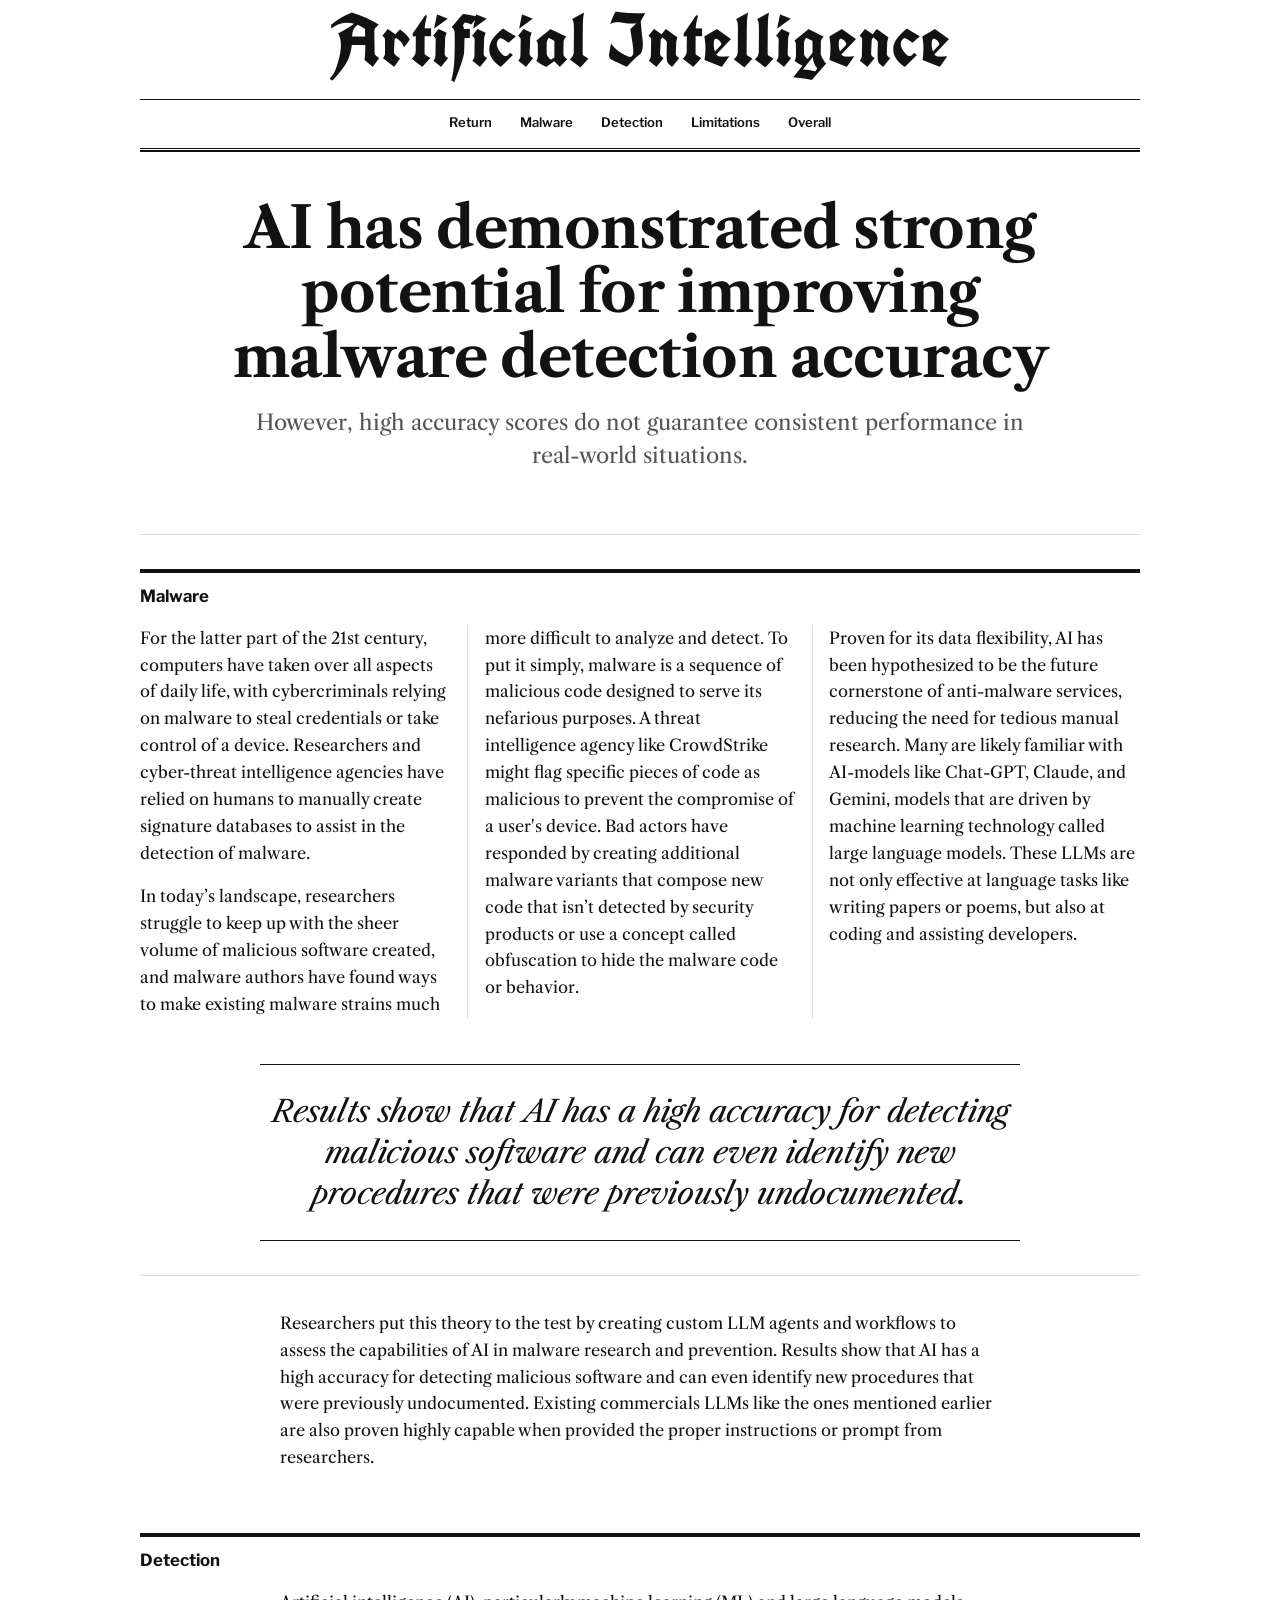
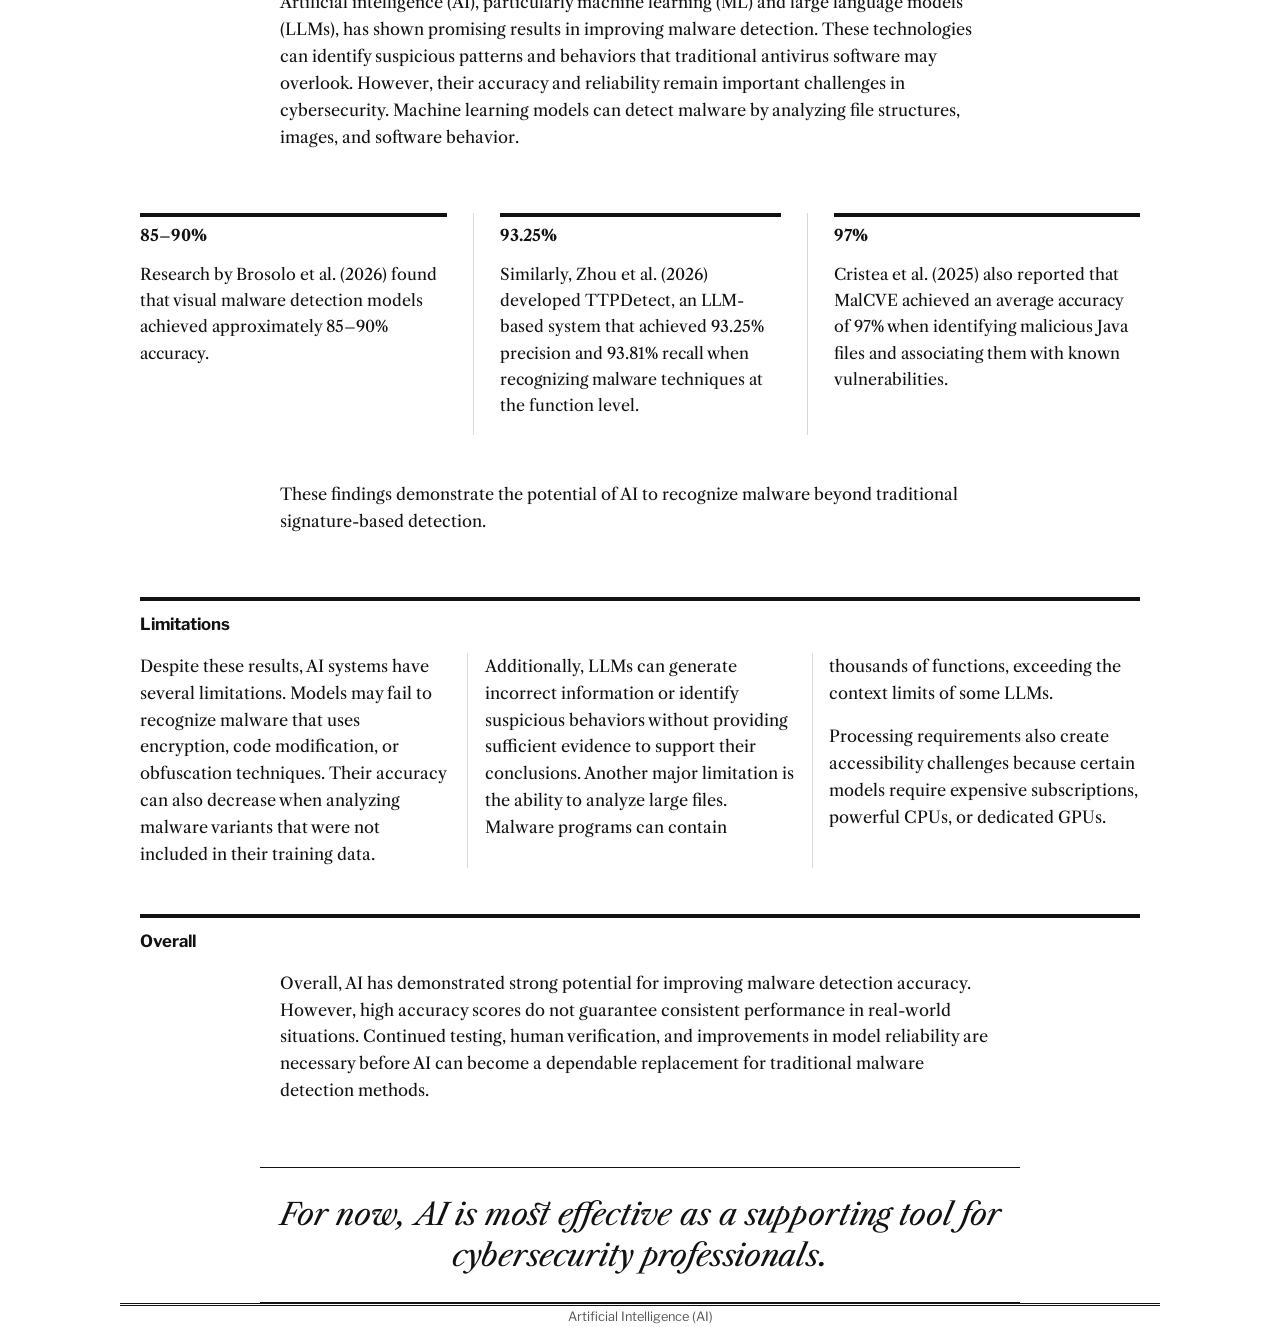
==== llms/index.html @ 8b2642d1 "update'" ====
<!DOCTYPE html>
<html lang="en">
<head>
<meta charset="utf-8">
<meta name="viewport" content="width=device-width, initial-scale=1">
<title>Artificial Intelligence and Malware</title>
<link rel="preconnect" href="https://fonts.googleapis.com">
<link rel="preconnect" href="https://fonts.gstatic.com" crossorigin>
<link href="https://fonts.googleapis.com/css2?family=UnifrakturCook:wght@700&family=Libre+Caslon+Text:ital,wght@0,400;0,700;1,400&family=Libre+Franklin:wght@400;600;700&display=swap" rel="stylesheet">
<style>
  :root{
    --paper:#ffffff; --ink:#121212; --soft:#555555; --rule:#d9d9d9;
    --blackletter:'UnifrakturCook','Old English Text MT',Georgia,serif;
    --serif:'Libre Caslon Text',Georgia,'Times New Roman',serif;
    --sans:'Libre Franklin','Helvetica Neue',Arial,sans-serif;
  }
  *{box-sizing:border-box}
  html{scroll-behavior:smooth}
  body{margin:0;background:var(--paper);color:var(--ink);font-family:var(--serif);line-height:1.65}
  a{color:inherit}
  a:focus-visible{outline:2px solid var(--ink);outline-offset:3px}
  .wrap{max-width:1040px;margin:0 auto;padding:0 20px}

  header{padding-top:28px;text-align:center}
  .masthead{font-family:var(--blackletter);font-weight:700;font-size:clamp(2.2rem,7vw,4.6rem);line-height:1.1;margin:0;letter-spacing:.01em}
  .double{border-top:1px solid var(--ink);border-bottom:3px double var(--ink);margin-top:18px}
  nav{display:flex;justify-content:center;flex-wrap:wrap;gap:6px 28px;padding:10px 0;font-family:var(--sans);font-size:.82rem;font-weight:600}
  nav a{text-decoration:none;padding:2px 0;border-bottom:2px solid transparent}
  nav a:hover{border-bottom-color:var(--ink)}
  .thin{border-bottom:1px solid var(--ink)}

  .top{padding:44px 0 28px;text-align:center;max-width:820px;margin:0 auto}
  h1{font-family:var(--serif);font-weight:700;font-size:clamp(2rem,5.2vw,3.6rem);line-height:1.12;margin:0 0 18px;letter-spacing:-.01em}
  .deck{font-size:clamp(1.1rem,2.2vw,1.35rem);line-height:1.5;color:var(--soft);margin:0}
  .line{border-top:1px solid var(--rule);margin:34px 0}

  .cols{column-count:3;column-gap:34px;column-rule:1px solid var(--rule);font-size:1.02rem;text-align:left;hyphens:manual}
  .cols p{margin:0 0 1em;padding:0;text-indent:0}
  .cols.single{column-count:1;column-rule:0;max-width:720px;margin:0 auto}
  h2{font-family:var(--sans);font-weight:700;font-size:1.05rem;margin:0 0 14px;padding-top:10px;border-top:4px solid var(--ink);break-after:avoid}
  .section{margin-bottom:46px}

  blockquote{margin:0 auto;max-width:760px;padding:26px 0;text-align:center;border-top:1px solid var(--ink);border-bottom:1px solid var(--ink)}
  blockquote p{font-style:italic;font-size:clamp(1.3rem,3vw,1.9rem);line-height:1.35;margin:0}

  .three{display:grid;grid-template-columns:repeat(3,1fr);gap:0;margin-bottom:46px}
  .three article{padding:0 26px;border-left:1px solid var(--rule)}
  .three article:first-child{padding-left:0;border-left:0}
  .three article:last-child{padding-right:0}
  .stat{font-family:var(--serif);font-weight:700;font-size:clamp(2.2rem,5vw,3.2rem);line-height:1.1;margin:0 0 10px;padding-top:10px;border-top:4px solid var(--ink)}
  .three p{margin:0 0 1em;font-size:1rem}

  footer{border-top:3px double var(--ink);margin-top:20px;padding:18px 0 40px;text-align:center;font-family:var(--sans);font-size:.8rem;color:var(--soft)}

  @media (max-width:860px){
    .cols{column-count:2}
    .three{grid-template-columns:1fr}
    .three article{padding:0 0 24px;border-left:0}
  }
  @media (max-width:560px){
    .cols{column-count:1}
  }
  @media (prefers-reduced-motion:reduce){html{scroll-behavior:auto}}
</style>
</head>
<body>
<header class="wrap">
  <h1 class="masthead">Artificial Intelligence</h1>
  <div class="double">
    <nav aria-label="Sections">
        <a href="https://sites.google.com/iu.edu/fa26-copy-of-science-unfiltere?usp=sharing">Return</a>
      <a href="#malware">Malware</a>
      <a href="#detection">Detection</a>
      <a href="#limitations">Limitations</a>
      <a href="#overall">Overall</a>
    </nav>
  </div>
  <div class="thin"></div>
</header>

<main class="wrap">
  <section class="top">
    <h1>AI has demonstrated strong potential for improving malware detection accuracy</h1>
    <p class="deck">However, high accuracy scores do not guarantee consistent performance in real-world situations.</p>
  </section>

  <div class="line"></div>

  <section class="section" id="malware">
    <h2>Malware</h2>
    <div class="cols">
      <p>For the latter part of the 21st century, computers have taken over all aspects of daily life, with cybercriminals relying on malware to steal credentials or take control of a device. Researchers and cyber-threat intelligence agencies have relied on humans to manually create signature databases to assist in the detection of malware.</p>
      <p>In today’s landscape, researchers struggle to keep up with the sheer volume of malicious software created, and malware authors have found ways to make existing malware strains much more difficult to analyze and detect. To put it simply, malware is a sequence of malicious code designed to serve its nefarious purposes. A threat intelligence agency like CrowdStrike might flag specific pieces of code as malicious to prevent the compromise of a user's device. Bad actors have responded by creating additional malware variants that compose new code that isn’t detected by security products or use a concept called obfuscation to hide the malware code or behavior.</p>
      <p>Proven for its data flexibility, AI has been hypothesized to be the future cornerstone of anti-malware services, reducing the need for tedious manual research. Many are likely familiar with AI-models like Chat-GPT, Claude, and Gemini, models that are driven by machine learning technology called large language models. These LLMs are not only effective at language tasks like writing papers or poems, but also at coding and assisting developers.</p>
    </div>
  </section>

  <blockquote>
    <p>Results show that AI has a high accuracy for detecting malicious software and can even identify new procedures that were previously undocumented.</p>
  </blockquote>

  <div class="line"></div>

  <section class="section">
    <div class="cols single">
      <p>Researchers put this theory to the test by creating custom LLM agents and workflows to assess the capabilities of AI in malware research and prevention. Results show that AI has a high accuracy for detecting malicious software and can even identify new procedures that were previously undocumented. Existing commercials LLMs like the ones mentioned earlier are also proven highly capable when provided the proper instructions or prompt from researchers.</p>
    </div>
  </section>

  <section class="section" id="detection">
    <h2>Detection</h2>
    <div class="cols single">
      <p>Artificial intelligence (AI), particularly machine learning (ML) and large language models (LLMs), has shown promising results in improving malware detection. These technologies can identify suspicious patterns and behaviors that traditional antivirus software may overlook. However, their accuracy and reliability remain important challenges in cybersecurity. Machine learning models can detect malware by analyzing file structures, images, and software behavior.</p>
    </div>
  </section>

  <div class="three">
    <article>
      <p class="stat">85–90%</p>
      <p>Research by Brosolo et al. (2026) found that visual malware detection models achieved approximately 85–90% accuracy.</p>
    </article>
    <article>
      <p class="stat">93.25%</p>
      <p>Similarly, Zhou et al. (2026) developed TTPDetect, an LLM-based system that achieved 93.25% precision and 93.81% recall when recognizing malware techniques at the function level.</p>
    </article>
    <article>
      <p class="stat">97%</p>
      <p>Cristea et al. (2025) also reported that MalCVE achieved an average accuracy of 97% when identifying malicious Java files and associating them with known vulnerabilities.</p>
    </article>
  </div>

  <section class="section">
    <div class="cols single">
      <p>These findings demonstrate the potential of AI to recognize malware beyond traditional signature-based detection.</p>
    </div>
  </section>

  <section class="section" id="limitations">
    <h2>Limitations</h2>
    <div class="cols">
      <p>Despite these results, AI systems have several limitations. Models may fail to recognize malware that uses encryption, code modification, or obfuscation techniques. Their accuracy can also decrease when analyzing malware variants that were not included in their training data.</p>
      <p>Additionally, LLMs can generate incorrect information or identify suspicious behaviors without providing sufficient evidence to support their conclusions. Another major limitation is the ability to analyze large files. Malware programs can contain thousands of functions, exceeding the context limits of some LLMs.</p>
      <p>Processing requirements also create accessibility challenges because certain models require expensive subscriptions, powerful CPUs, or dedicated GPUs.</p>
    </div>
  </section>

  <section class="section" id="overall">
    <h2>Overall</h2>
    <div class="cols single">
      <p>Overall, AI has demonstrated strong potential for improving malware detection accuracy. However, high accuracy scores do not guarantee consistent performance in real-world situations. Continued testing, human verification, and improvements in model reliability are necessary before AI can become a dependable replacement for traditional malware detection methods.</p>
    </div>
  </section>

  <blockquote>
    <p>For now, AI is most effective as a supporting tool for cybersecurity professionals.</p>
  </blockquote>
</main>

<footer class="wrap">Artificial Intelligence (AI)</footer>
</body>
</html>
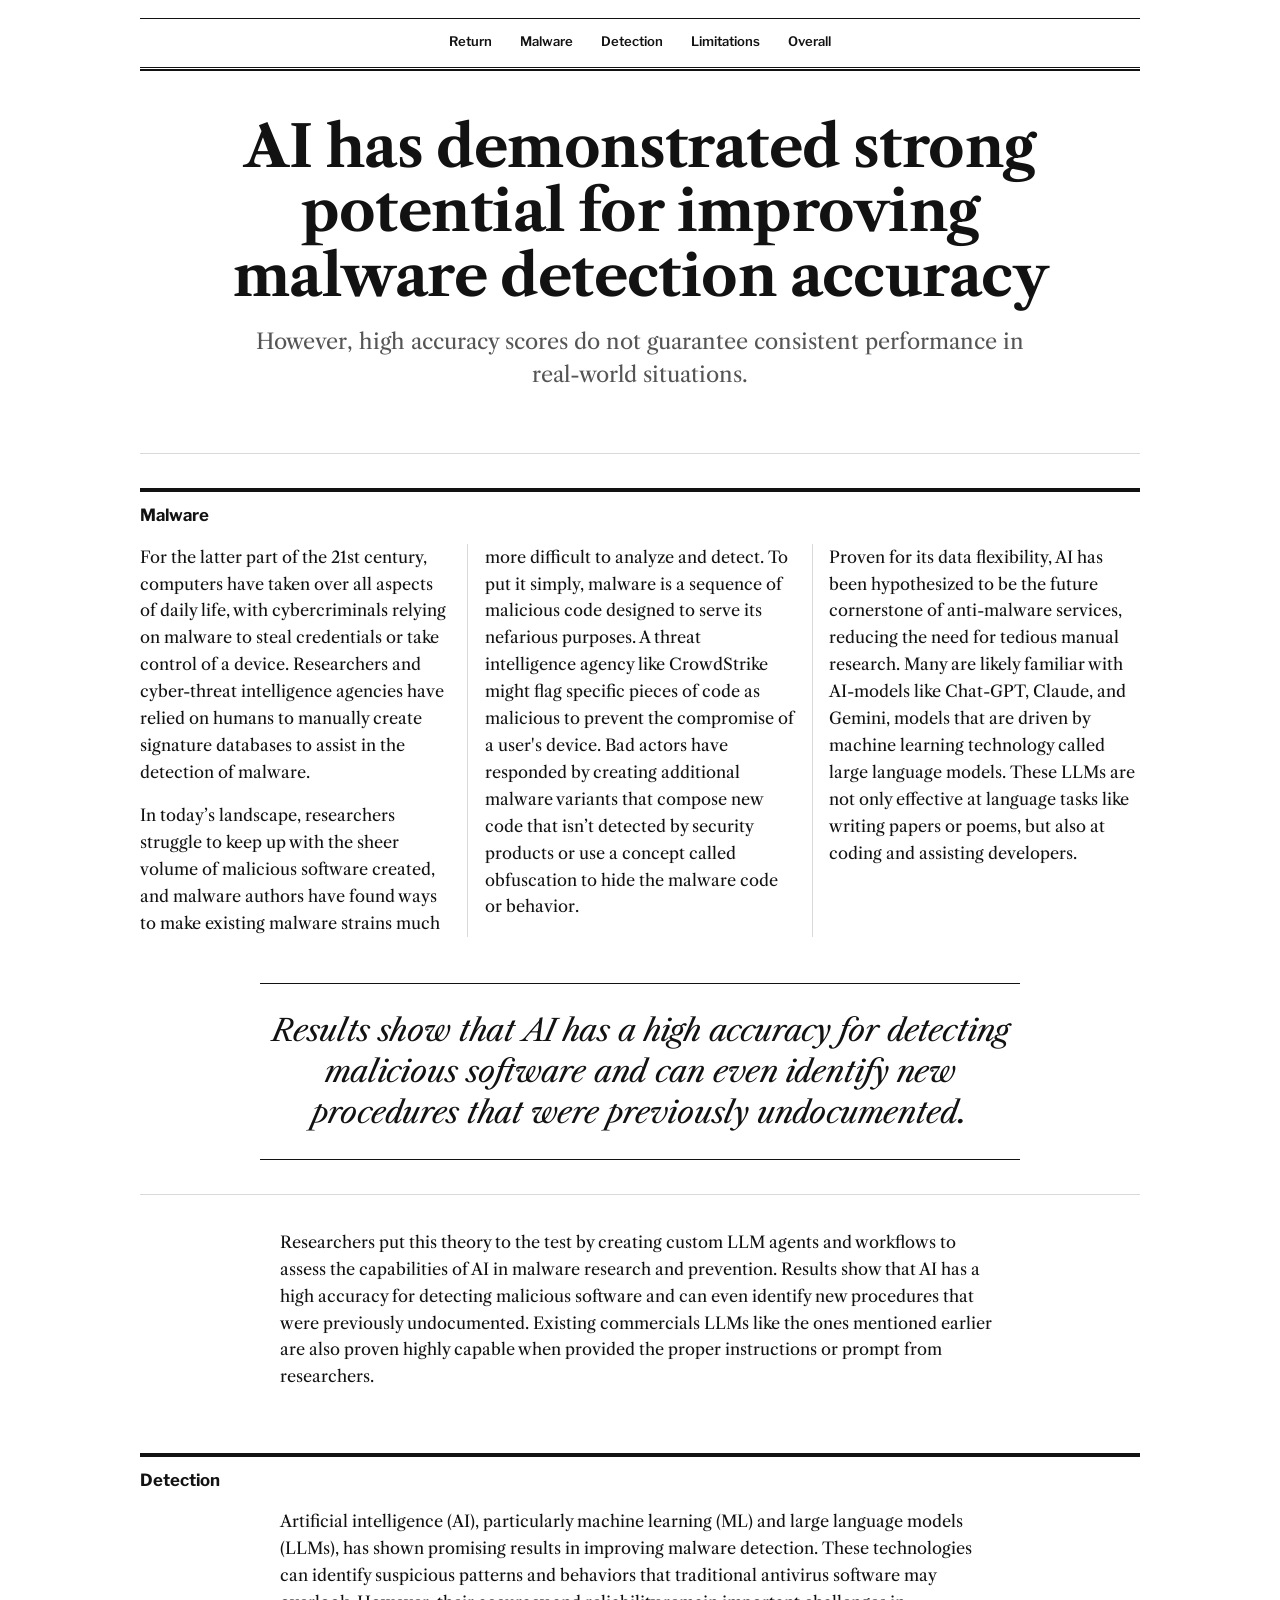
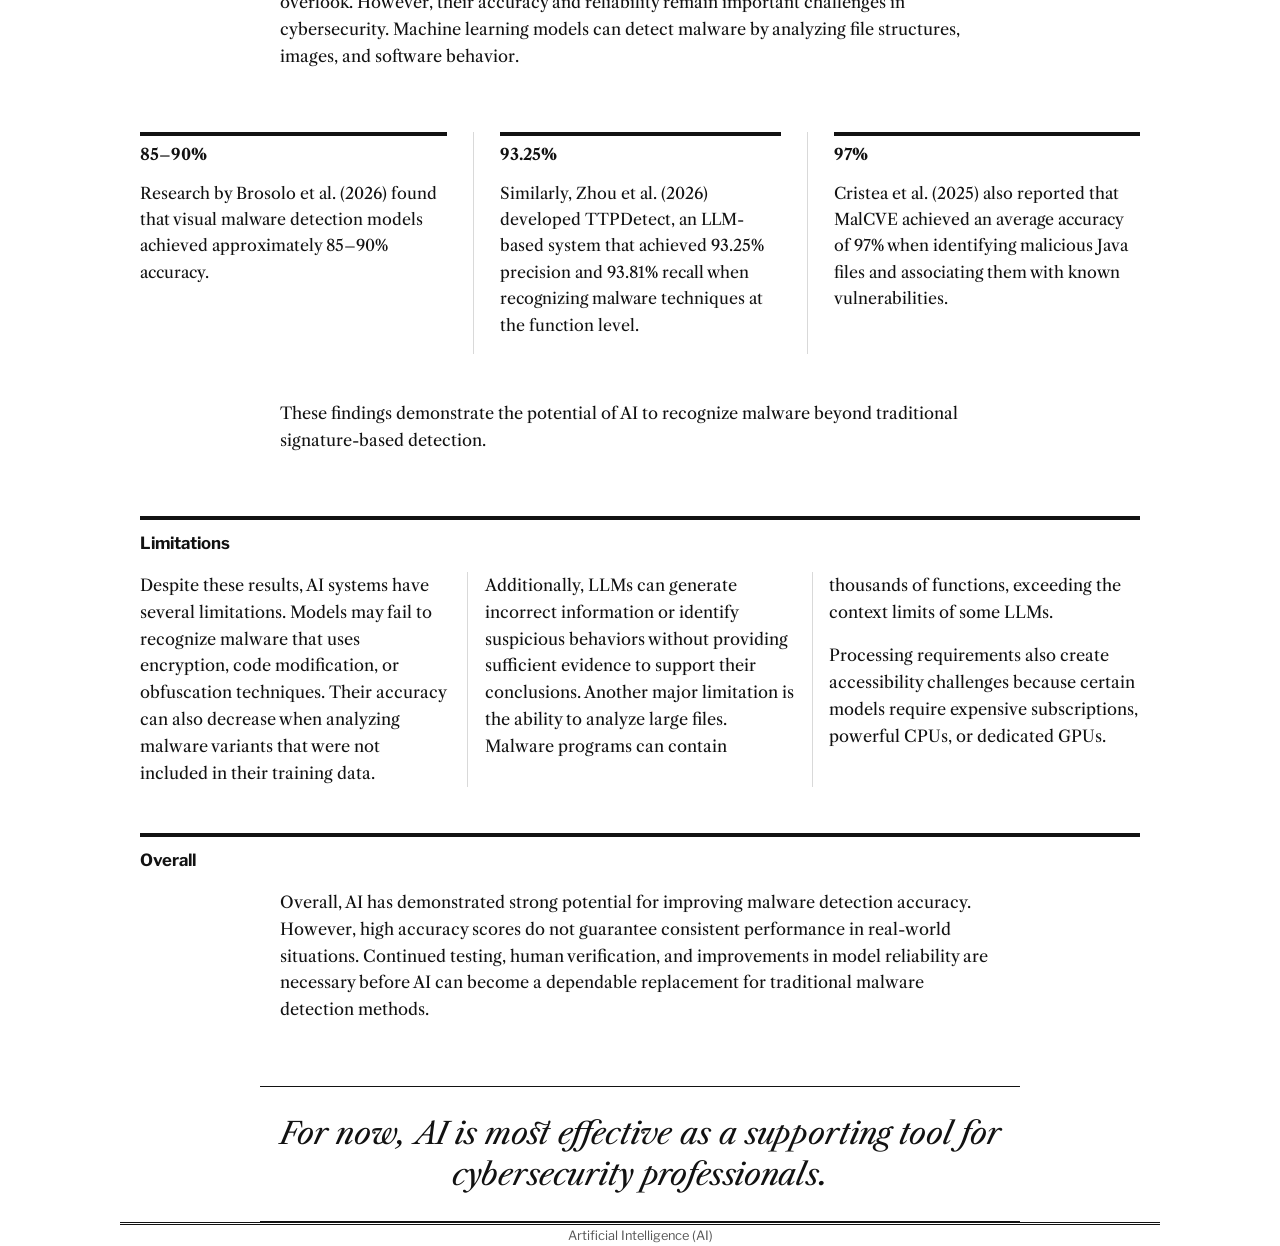
==== commit 26b3d845: "mal llms" ====
--- a/llms/index.html
+++ b/llms/index.html
@@ -1,12 +1,12 @@
 <!DOCTYPE html>
-<html lang="en">
-<head>
+<html lang="en"><head>
+
 <meta charset="utf-8">
 <meta name="viewport" content="width=device-width, initial-scale=1">
 <title>Artificial Intelligence and Malware</title>
 <link rel="preconnect" href="https://fonts.googleapis.com">
-<link rel="preconnect" href="https://fonts.gstatic.com" crossorigin>
-<link href="https://fonts.googleapis.com/css2?family=UnifrakturCook:wght@700&family=Libre+Caslon+Text:ital,wght@0,400;0,700;1,400&family=Libre+Franklin:wght@400;600;700&display=swap" rel="stylesheet">
+<link rel="preconnect" href="https://fonts.gstatic.com" crossorigin="">
+<link href="https://fonts.googleapis.com/css2?family=UnifrakturCook:wght@700&amp;family=Libre+Caslon+Text:ital,wght@0,400;0,700;1,400&amp;family=Libre+Franklin:wght@400;600;700&amp;display=swap" rel="stylesheet">
 <style>
   :root{
     --paper:#ffffff; --ink:#121212; --soft:#555555; --rule:#d9d9d9;
@@ -20,7 +20,7 @@
   a{color:inherit}
   a:focus-visible{outline:2px solid var(--ink);outline-offset:3px}
   .wrap{max-width:1040px;margin:0 auto;padding:0 20px}
-
+ 
   header{padding-top:28px;text-align:center}
   .masthead{font-family:var(--blackletter);font-weight:700;font-size:clamp(2.2rem,7vw,4.6rem);line-height:1.1;margin:0;letter-spacing:.01em}
   .double{border-top:1px solid var(--ink);border-bottom:3px double var(--ink);margin-top:18px}
@@ -28,30 +28,30 @@
   nav a{text-decoration:none;padding:2px 0;border-bottom:2px solid transparent}
   nav a:hover{border-bottom-color:var(--ink)}
   .thin{border-bottom:1px solid var(--ink)}
-
+ 
   .top{padding:44px 0 28px;text-align:center;max-width:820px;margin:0 auto}
   h1{font-family:var(--serif);font-weight:700;font-size:clamp(2rem,5.2vw,3.6rem);line-height:1.12;margin:0 0 18px;letter-spacing:-.01em}
   .deck{font-size:clamp(1.1rem,2.2vw,1.35rem);line-height:1.5;color:var(--soft);margin:0}
   .line{border-top:1px solid var(--rule);margin:34px 0}
-
+ 
   .cols{column-count:3;column-gap:34px;column-rule:1px solid var(--rule);font-size:1.02rem;text-align:left;hyphens:manual}
   .cols p{margin:0 0 1em;padding:0;text-indent:0}
   .cols.single{column-count:1;column-rule:0;max-width:720px;margin:0 auto}
   h2{font-family:var(--sans);font-weight:700;font-size:1.05rem;margin:0 0 14px;padding-top:10px;border-top:4px solid var(--ink);break-after:avoid}
   .section{margin-bottom:46px}
-
+ 
   blockquote{margin:0 auto;max-width:760px;padding:26px 0;text-align:center;border-top:1px solid var(--ink);border-bottom:1px solid var(--ink)}
   blockquote p{font-style:italic;font-size:clamp(1.3rem,3vw,1.9rem);line-height:1.35;margin:0}
-
+ 
   .three{display:grid;grid-template-columns:repeat(3,1fr);gap:0;margin-bottom:46px}
   .three article{padding:0 26px;border-left:1px solid var(--rule)}
   .three article:first-child{padding-left:0;border-left:0}
   .three article:last-child{padding-right:0}
   .stat{font-family:var(--serif);font-weight:700;font-size:clamp(2.2rem,5vw,3.2rem);line-height:1.1;margin:0 0 10px;padding-top:10px;border-top:4px solid var(--ink)}
   .three p{margin:0 0 1em;font-size:1rem}
-
+ 
   footer{border-top:3px double var(--ink);margin-top:20px;padding:18px 0 40px;text-align:center;font-family:var(--sans);font-size:.8rem;color:var(--soft)}
-
+ 
   @media (max-width:860px){
     .cols{column-count:2}
     .three{grid-template-columns:1fr}
@@ -61,15 +61,15 @@
     .cols{column-count:1}
   }
   @media (prefers-reduced-motion:reduce){html{scroll-behavior:auto}}
-</style>
+</style><link rel="stylesheet" href="style.css">
 </head>
 <body>
-<header class="wrap">
-  <h1 class="masthead">Artificial Intelligence</h1>
+<header class="wrap" style="">
+  
   <div class="double">
-    <nav aria-label="Sections">
-        <a href="https://sites.google.com/iu.edu/fa26-copy-of-science-unfiltere?usp=sharing">Return</a>
-      <a href="#malware">Malware</a>
+    <nav aria-label="Sections" class="">
+      <a href="https://sites.google.com/iu.edu/fa26-copy-of-science-unfiltere?usp=sharing" class="">Return</a>
+      <a href="#malware" class="">Malware</a>
       <a href="#detection">Detection</a>
       <a href="#limitations">Limitations</a>
       <a href="#overall">Overall</a>
@@ -77,86 +77,85 @@
   </div>
   <div class="thin"></div>
 </header>
-
+ 
 <main class="wrap">
-  <section class="top">
-    <h1>AI has demonstrated strong potential for improving malware detection accuracy</h1>
+  <section class="top" style="">
+    <h1 class="">AI has demonstrated strong potential for improving malware detection accuracy</h1>
     <p class="deck">However, high accuracy scores do not guarantee consistent performance in real-world situations.</p>
   </section>
-
+ 
   <div class="line"></div>
-
-  <section class="section" id="malware">
-    <h2>Malware</h2>
-    <div class="cols">
+ 
+  <section class="section" id="malware" style="">
+    <h2 class="">Malware</h2>
+    <div class="cols" style="">
       <p>For the latter part of the 21st century, computers have taken over all aspects of daily life, with cybercriminals relying on malware to steal credentials or take control of a device. Researchers and cyber-threat intelligence agencies have relied on humans to manually create signature databases to assist in the detection of malware.</p>
       <p>In today’s landscape, researchers struggle to keep up with the sheer volume of malicious software created, and malware authors have found ways to make existing malware strains much more difficult to analyze and detect. To put it simply, malware is a sequence of malicious code designed to serve its nefarious purposes. A threat intelligence agency like CrowdStrike might flag specific pieces of code as malicious to prevent the compromise of a user's device. Bad actors have responded by creating additional malware variants that compose new code that isn’t detected by security products or use a concept called obfuscation to hide the malware code or behavior.</p>
       <p>Proven for its data flexibility, AI has been hypothesized to be the future cornerstone of anti-malware services, reducing the need for tedious manual research. Many are likely familiar with AI-models like Chat-GPT, Claude, and Gemini, models that are driven by machine learning technology called large language models. These LLMs are not only effective at language tasks like writing papers or poems, but also at coding and assisting developers.</p>
     </div>
   </section>
-
+ 
   <blockquote>
     <p>Results show that AI has a high accuracy for detecting malicious software and can even identify new procedures that were previously undocumented.</p>
   </blockquote>
-
+ 
   <div class="line"></div>
-
-  <section class="section">
-    <div class="cols single">
+ 
+  <section class="section" style="">
+    <div class="cols single" style="">
       <p>Researchers put this theory to the test by creating custom LLM agents and workflows to assess the capabilities of AI in malware research and prevention. Results show that AI has a high accuracy for detecting malicious software and can even identify new procedures that were previously undocumented. Existing commercials LLMs like the ones mentioned earlier are also proven highly capable when provided the proper instructions or prompt from researchers.</p>
     </div>
   </section>
-
-  <section class="section" id="detection">
+ 
+  <section class="section" id="detection" style="">
     <h2>Detection</h2>
-    <div class="cols single">
+    <div class="cols single" style="">
       <p>Artificial intelligence (AI), particularly machine learning (ML) and large language models (LLMs), has shown promising results in improving malware detection. These technologies can identify suspicious patterns and behaviors that traditional antivirus software may overlook. However, their accuracy and reliability remain important challenges in cybersecurity. Machine learning models can detect malware by analyzing file structures, images, and software behavior.</p>
     </div>
   </section>
-
-  <div class="three">
-    <article>
+ 
+  <div class="three" style="">
+    <article style="">
       <p class="stat">85–90%</p>
       <p>Research by Brosolo et al. (2026) found that visual malware detection models achieved approximately 85–90% accuracy.</p>
     </article>
-    <article>
+    <article style="">
       <p class="stat">93.25%</p>
       <p>Similarly, Zhou et al. (2026) developed TTPDetect, an LLM-based system that achieved 93.25% precision and 93.81% recall when recognizing malware techniques at the function level.</p>
     </article>
-    <article>
+    <article style="">
       <p class="stat">97%</p>
       <p>Cristea et al. (2025) also reported that MalCVE achieved an average accuracy of 97% when identifying malicious Java files and associating them with known vulnerabilities.</p>
     </article>
   </div>
-
+ 
   <section class="section">
     <div class="cols single">
       <p>These findings demonstrate the potential of AI to recognize malware beyond traditional signature-based detection.</p>
     </div>
   </section>
-
-  <section class="section" id="limitations">
+ 
+  <section class="section" id="limitations" style="">
     <h2>Limitations</h2>
-    <div class="cols">
+    <div class="cols" style="">
       <p>Despite these results, AI systems have several limitations. Models may fail to recognize malware that uses encryption, code modification, or obfuscation techniques. Their accuracy can also decrease when analyzing malware variants that were not included in their training data.</p>
       <p>Additionally, LLMs can generate incorrect information or identify suspicious behaviors without providing sufficient evidence to support their conclusions. Another major limitation is the ability to analyze large files. Malware programs can contain thousands of functions, exceeding the context limits of some LLMs.</p>
       <p>Processing requirements also create accessibility challenges because certain models require expensive subscriptions, powerful CPUs, or dedicated GPUs.</p>
     </div>
   </section>
-
-  <section class="section" id="overall">
+ 
+  <section class="section" id="overall" style="">
     <h2>Overall</h2>
-    <div class="cols single">
+    <div class="cols single" style="">
       <p>Overall, AI has demonstrated strong potential for improving malware detection accuracy. However, high accuracy scores do not guarantee consistent performance in real-world situations. Continued testing, human verification, and improvements in model reliability are necessary before AI can become a dependable replacement for traditional malware detection methods.</p>
     </div>
   </section>
-
+ 
   <blockquote>
     <p>For now, AI is most effective as a supporting tool for cybersecurity professionals.</p>
   </blockquote>
 </main>
+ 
+<footer class="wrap">Artificial Intelligence (AI)</footer>
 
-<footer class="wrap">Artificial Intelligence (AI)</footer>
-</body>
-</html>
- + </body></html>
--- a/llms/style.css
+++ b/llms/style.css
@@ -0,0 +1,9 @@
+header { height: auto; }
+
+@media (min-width: 481px) and (max-width: 769px) {
+  header { height: 150px; }
+}
+
+@media (max-width: 481px) {
+  header { height: 150px; }
+}
